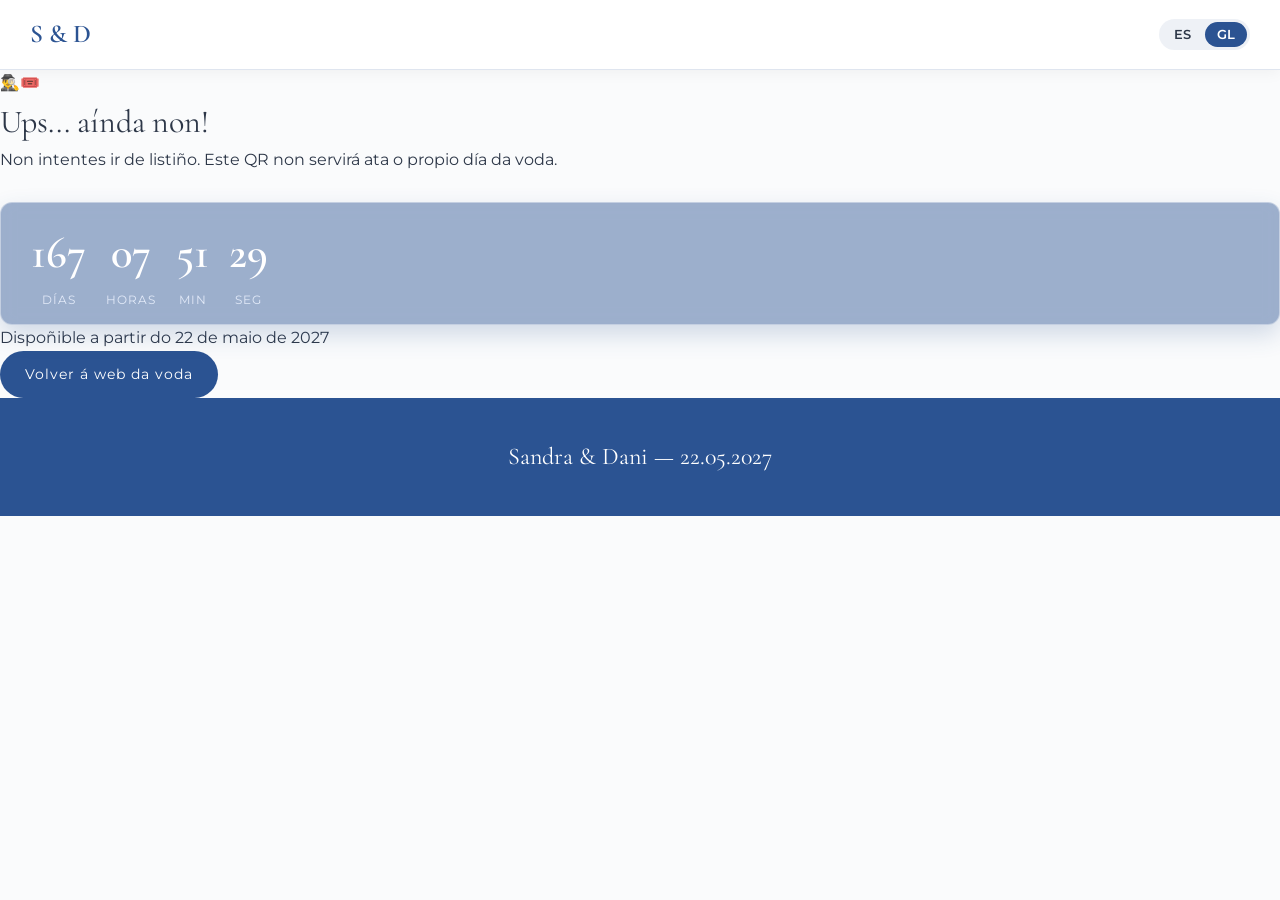
==== confirmacion-ticket/index.html @ 37c5feae "Nuevo apartado confirmacion-ticket" ====
<!DOCTYPE html>
<html lang="gl">
<head>
    <meta charset="UTF-8">
    <meta name="viewport" content="width=device-width, initial-scale=1.0">
    <title>Confirmación Ticket | Sandra & Dani</title>
    <!-- Fuentes elegantes de Google Fonts -->
    <link rel="preconnect" href="https://fonts.googleapis.com">
    <link rel="preconnect" href="https://fonts.gstatic.com" crossorigin>
    <link href="https://fonts.googleapis.com/css2?family=Cormorant+Garamond:ital,wght@0,400;0,600;1,400&family=Montserrat:wght@300;400;500;600&display=swap" rel="stylesheet">
    <!-- Estilos CSS compartidos -->
    <link rel="stylesheet" href="../css/styles.css">
</head>
<body>

    <!-- BARRA DE NAVEGACIÓN -->
    <nav class="navbar">
        <div class="nav-left-group">
            <a href="../index.html" class="nav-logo">S & D</a>
        </div>

        <div class="lang-switch-container">
            <button class="lang-btn" id="btn-es" onclick="switchLanguage('es')">ES</button>
            <button class="lang-btn active" id="btn-gl" onclick="switchLanguage('gl')">GL</button>
        </div>
    </nav>

    <!-- CONTENIDO DEL TICKET / CUENTA ATRÁS -->
    <main class="ticket-wrapper" id="ticketWrapper">
        <div class="ticket-card">
            <div class="ticket-icon" id="ticketIcon">🕵️‍♂️🎟️</div>
            <h1 class="ticket-title" id="i18n-ticket-title">Ups... aínda non!</h1>
            <p class="ticket-message" id="i18n-ticket-message">
                Non intentes ir de listiño. Este QR non servirá ata o propio día da voda.
            </p>

            <!-- Cuenta atrás compartida -->
            <div class="countdown-container ticket-countdown" id="countdownBox">
                <div class="countdown-item">
                    <span class="countdown-number" id="days">00</span>
                    <span class="countdown-label" id="i18n-cd-days">Días</span>
                </div>
                <div class="countdown-item">
                    <span class="countdown-number" id="hours">00</span>
                    <span class="countdown-label" id="i18n-cd-hours">Horas</span>
                </div>
                <div class="countdown-item">
                    <span class="countdown-number" id="minutes">00</span>
                    <span class="countdown-label" id="i18n-cd-min">Min</span>
                </div>
                <div class="countdown-item">
                    <span class="countdown-number" id="seconds">00</span>
                    <span class="countdown-label" id="i18n-cd-sec">Seg</span>
                </div>
            </div>

            <p class="ticket-date-hint" id="i18n-ticket-date-hint">
                Dispoñible a partir do 22 de maio de 2027
            </p>

            <a href="../index.html" class="btn" id="i18n-ticket-btn-back">Volver á web da voda</a>
        </div>
    </main>

    <!-- FOOTER -->
    <footer>
        <p>Sandra & Dani — 22.05.2027</p>
    </footer>

    <!-- SCRIPT PRINCIPAL COMPARTIDO -->
    <script src="../js/main.js"></script>
</body>
</html>
---- css/styles.css ----
:root {
    /* Paleta inspirada en la acuarela */
    --color-primary: #2b5392;          /* Azul cobalto / corbata */
    --color-primary-dark: #1d3a68;     /* Azul profundo */
    --color-secondary: #2d3748;        /* Gris noche / azulado */
    --color-accent: #d98a72;           /* Cobre suave / mejilla acuarela */
    --color-bg: #fafbfc;              /* Blanco acuarela de fondo */
    --color-card: #ffffff;
    --color-text: #2d3748;
    --color-text-light: #64748b;
    --color-success: #28a745;
    --color-danger: #dc3545;
    --font-serif: 'Cormorant Garamond', serif;
    --font-sans: 'Montserrat', sans-serif;
}

* {
    box-sizing: border-box;
    margin: 0;
    padding: 0;
}

html {
    scroll-behavior: smooth;
}

body {
    font-family: var(--font-sans);
    background-color: var(--color-bg);
    color: var(--color-text);
    line-height: 1.6;
    padding-top: 70px;
}

h1, h2, h3, h4 {
    font-family: var(--font-serif);
    font-weight: 400;
}

/* NAVBAR */
nav.navbar {
    position: fixed;
    top: 0;
    left: 0;
    width: 100%;
    height: 70px;
    background: #ffffff;
    border-bottom: 1px solid rgba(43, 83, 146, 0.15);
    z-index: 9999;
    display: flex;
    justify-content: space-between;
    align-items: center;
    padding: 0 30px;
    box-shadow: 0 2px 15px rgba(0,0,0,0.05);
}

.nav-logo {
    font-family: var(--font-serif);
    font-size: 1.6rem;
    font-weight: 600;
    color: var(--color-primary);
    text-decoration: none;
}

.hamburger-btn {
    display: none;
    background: none;
    border: none;
    font-size: 1.8rem;
    color: var(--color-primary);
    cursor: pointer;
    padding: 5px;
}

.nav-links {
    display: flex;
    gap: 25px;
    list-style: none;
    align-items: center;
}

.nav-links a {
    text-decoration: none;
    color: var(--color-secondary);
    font-weight: 600;
    font-size: 0.95rem;
    transition: color 0.3s ease;
}

.nav-links a:hover {
    color: var(--color-primary);
}

.lang-switch-container {
    background: rgba(43, 83, 146, 0.08);
    border-radius: 20px;
    padding: 3px;
    display: flex;
    gap: 2px;
}

.lang-btn {
    border: none;
    background: transparent;
    padding: 5px 12px;
    border-radius: 16px;
    font-family: var(--font-sans);
    font-size: 0.8rem;
    font-weight: 600;
    color: var(--color-secondary);
    cursor: pointer;
    transition: all 0.3s ease;
}

.lang-btn.active {
    background-color: var(--color-primary);
    color: white;
}

.nav-left-group {
    display: flex;
    align-items: center;
    gap: 15px;
}

/* CABECERA (HERO) ADAPTADA A LA ILUSTRACIÓN */
header {
    position: relative;
    height: calc(100vh - 70px);
    display: flex;
    flex-direction: column;
    justify-content: center;
    align-items: center;
    text-align: center;
    padding: 20px;
    /* Degradado blanco/suave sobre la ilustración */
    background-image: linear-gradient(to bottom, rgba(255, 255, 255, 0.35), rgba(255, 255, 255, 0.75)), 
                      url('../assets/images/portada_ilustracion.jpg'); /* Guarda tu foto con este nombre */
    background-position: center center;
    background-size: cover;
    background-repeat: no-repeat;
    color: var(--color-secondary);
    overflow: hidden;
}

header p.subtitle {
    font-size: 1.2rem;
    letter-spacing: 4px;
    text-transform: uppercase;
    color: var(--color-primary);
    font-weight: 600;
    margin-bottom: 10px;
}

header h1 {
    font-size: 4.2rem;
    color: var(--color-primary-dark);
    margin-bottom: 15px;
    text-shadow: 0 2px 10px rgba(255, 255, 255, 0.8);
}

header .date-badge {
    font-size: 1.4rem;
    font-family: var(--font-serif);
    border-top: 1px solid var(--color-primary);
    border-bottom: 1px solid var(--color-primary);
    padding: 8px 25px;
    letter-spacing: 2px;
    color: var(--color-primary);
    font-weight: 600;
}

header .start-info {
    margin-top: 15px;
    font-size: 1.1rem;
    letter-spacing: 1px;
    color: var(--color-secondary);
    font-weight: 500;
}

.countdown-container {
    margin-top: 30px;
    display: flex;
    gap: 20px;
	background: rgba(43, 83, 146, 0.45);    
	padding: 15px 30px;
    border-radius: 12px;
    backdrop-filter: blur(8px);
    -webkit-backdrop-filter: blur(8px);
    border: 1px solid rgba(255, 255, 255, 0.4);
    box-shadow: 0 10px 25px rgba(43, 83, 146, 0.2);
}

.countdown-item {
    display: flex;
    flex-direction: column;
    align-items: center;
}

.countdown-number {
    font-family: var(--font-serif);
    font-size: 2.8rem;
    font-weight: 600;
    color: #ffffff;
}

.countdown-label {
    font-size: 0.75rem;
    text-transform: uppercase;
    letter-spacing: 1px;
    color: #e2eaf8;
}

section {
    padding: 80px 20px;
    max-width: 1000px;
    margin: 0 auto;
    text-align: center;
}

.section-title {
    font-size: 2.8rem;
    margin-bottom: 15px;
    color: var(--color-primary);
}

.section-desc {
    color: var(--color-text-light);
    margin-bottom: 40px;
    font-size: 1.05rem;
}

.locations-grid {
    display: grid;
    grid-template-columns: repeat(auto-fit, minmax(300px, 1fr));
    gap: 30px;
}

.location-card {
    background: var(--color-card);
    border-radius: 12px;
    padding: 35px 25px;
    box-shadow: 0 10px 30px rgba(43, 83, 146, 0.08);
    border: 1px solid #e1e8f5;
    display: flex;
    flex-direction: column;
    justify-content: space-between;
}

.location-card h3 {
    font-size: 2rem;
    margin-bottom: 10px;
    color: var(--color-secondary);
}

.location-card .tag {
    color: var(--color-primary);
    font-weight: 600;
    text-transform: uppercase;
    font-size: 0.85rem;
    letter-spacing: 1.5px;
    margin-bottom: 10px;
}

.location-card .time-badge {
    display: inline-block;
    background-color: #eaf0fa;
    color: var(--color-primary);
    font-weight: 600;
    font-size: 0.95rem;
    padding: 4px 12px;
    border-radius: 15px;
    margin-bottom: 15px;
}

.location-card p {
    color: var(--color-text-light);
    margin-bottom: 20px;
}

.btn {
    display: inline-block;
    padding: 12px 25px;
    background-color: var(--color-primary);
    color: white;
    text-decoration: none;
    border-radius: 30px;
    font-size: 0.9rem;
    letter-spacing: 1px;
    transition: all 0.3s ease;
    border: none;
    cursor: pointer;
}

.btn:hover {
    background-color: var(--color-primary-dark);
    transform: translateY(-2px);
    box-shadow: 0 4px 12px rgba(43, 83, 146, 0.25);
}

.bus-section, .photos-section {
    background: #ffffff;
    border-radius: 20px;
    padding: 50px 30px;
    margin: 40px auto;
    box-shadow: 0 10px 30px rgba(43, 83, 146, 0.06);
    border: 1px solid #e1e8f5;
}

.bus-timeline-grid {
    display: grid;
    grid-template-columns: 1fr 1fr;
    gap: 30px;
    margin-top: 30px;
    text-align: left;
}

.bus-card {
    background: #f8fafc;
    border-radius: 15px;
    padding: 25px;
    border: 1px solid #dbe4f3;
    position: relative;
}

.bus-card-title {
    font-size: 1.5rem;
    color: var(--color-secondary);
    margin-bottom: 20px;
    display: flex;
    align-items: center;
    gap: 10px;
    border-bottom: 2px solid #dbe4f3;
    padding-bottom: 10px;
}

.timeline {
    position: relative;
    padding-left: 20px;
    border-left: 3px solid var(--color-primary);
    margin-left: 10px;
}

.timeline-item {
    position: relative;
    margin-bottom: 20px;
}

.timeline-item:last-child {
    margin-bottom: 0;
}

.timeline-item::before {
    content: '';
    position: absolute;
    left: -27px;
    top: 4px;
    width: 11px;
    height: 11px;
    border-radius: 50%;
    background-color: var(--color-primary);
    border: 2px solid white;
}

.timeline-time {
    font-weight: 700;
    color: var(--color-primary);
    font-size: 1rem;
}

.timeline-location {
    font-weight: 600;
    color: var(--color-secondary);
    font-size: 0.95rem;
}

.timeline-desc {
    font-size: 0.85rem;
    color: var(--color-text-light);
}

/* SECCIÓN FOTOS */
.photos-card {
    display: flex;
    flex-direction: column;
    align-items: center;
    gap: 25px;
    margin-top: 20px;
}

.qr-container {
    background: #ffffff;
    padding: 15px;
    border-radius: 16px;
    box-shadow: 0 4px 15px rgba(43, 83, 146, 0.12);
    border: 1px solid #e1e8f5;
}

.qr-img {
    width: 220px;
    height: 220px;
    display: block;
    object-fit: contain;
}

.photos-actions {
    display: flex;
    flex-direction: column;
    align-items: center;
    gap: 12px;
    width: 100%;
    max-width: 320px;
}

.photos-actions .btn {
    width: 100%;
    text-align: center;
}

.btn-secondary {
    background-color: white;
    color: var(--color-primary);
    border: 2px solid var(--color-primary);
}

.btn-secondary:hover {
    background-color: #f2f6fc;
    color: var(--color-primary-dark);
}

.copy-notice {
    font-size: 0.85rem;
    color: var(--color-success);
    font-weight: 600;
    min-height: 20px;
    opacity: 0;
    transition: opacity 0.3s ease;
}

.copy-notice.show {
    opacity: 1;
}

/* RSVP FORM */
.rsvp-section {
    background-color: #f2f6fc;
    border-radius: 20px;
    padding: 60px 30px;
    max-width: 800px;
    margin: 40px auto 80px;
    border: 1px solid #d0deef;
}

.form-group {
    margin-bottom: 20px;
    text-align: left;
}

.form-group label {
    display: block;
    margin-bottom: 8px;
    font-weight: 500;
    font-size: 0.9rem;
    color: var(--color-secondary);
}

.form-group input, 
.form-group select, 
.form-group textarea {
    width: 100%;
    padding: 12px 15px;
    border: 1px solid #b8cae0;
    border-radius: 8px;
    font-family: inherit;
    font-size: 1rem;
    background-color: white;
}

.form-group input:focus, 
.form-group select:focus, 
.form-group textarea:focus {
    outline: none;
    border-color: var(--color-primary);
    box-shadow: 0 0 0 3px rgba(43, 83, 146, 0.15);
}

.btn-group-toggle {
    display: flex;
    gap: 10px;
    flex-wrap: wrap;
    margin-top: 8px;
}

.btn-toggle {
    flex: 1;
    min-width: 120px;
    padding: 12px 14px;
    background-color: white;
    border: 2px solid #b8cae0;
    border-radius: 10px;
    color: var(--color-secondary);
    font-family: var(--font-sans);
    font-weight: 600;
    font-size: 0.9rem;
    cursor: pointer;
    transition: all 0.3s ease;
    text-align: center;
}

.btn-toggle:hover {
    border-color: var(--color-primary);
    background-color: #f8fafd;
}

.btn-toggle.active-green {
    background-color: var(--color-success) !important;
    border-color: var(--color-success) !important;
    color: white !important;
    box-shadow: 0 4px 12px rgba(40, 167, 69, 0.3);
}

.btn-toggle.active-red {
    background-color: var(--color-danger) !important;
    border-color: var(--color-danger) !important;
    color: white !important;
    box-shadow: 0 4px 12px rgba(220, 53, 69, 0.3);
}

.btn-toggle.active-primary {
    background-color: var(--color-primary) !important;
    border-color: var(--color-primary) !important;
    color: white !important;
    box-shadow: 0 4px 12px rgba(43, 83, 146, 0.3);
}

.person-card {
    background: #ffffff;
    border: 1px solid #b8cae0;
    border-radius: 12px;
    margin-bottom: 20px;
    overflow: hidden;
    box-shadow: 0 4px 12px rgba(0,0,0,0.03);
    text-align: left;
}

.person-card-header {
    background: #f8fafd;
    padding: 18px 20px;
    display: flex;
    justify-content: space-between;
    align-items: center;
    cursor: pointer;
    user-select: none;
    border-bottom: 1px solid #e1e8f5;
    transition: background 0.3s ease;
}

.person-card-header:hover {
    background: #eef3fa;
}

.person-card-header h4 {
    font-size: 1.1rem;
    color: var(--color-primary);
    font-weight: 600;
    display: flex;
    align-items: center;
    gap: 10px;
}

.person-card-body {
    padding: 20px;
    display: none;
}

.person-card-body.open {
    display: block;
}

.toggle-icon {
    font-size: 1.2rem;
    color: var(--color-primary);
    transition: transform 0.3s ease;
}

.toggle-icon.rotated {
    transform: rotate(180deg);
}

.btn-delete-companion {
    background: #ffebe8;
    color: var(--color-danger);
    border: 1px solid #fbcac3;
    padding: 6px 14px;
    border-radius: 6px;
    cursor: pointer;
    font-size: 0.85rem;
    font-weight: 600;
    transition: all 0.2s ease;
}

.btn-delete-companion:hover {
    background: var(--color-danger);
    color: white;
}

.btn-add-companion {
    background-color: white;
    color: var(--color-primary);
    border: 2px dashed var(--color-primary);
    width: 100%;
    padding: 14px;
    border-radius: 10px;
    font-weight: 600;
    cursor: pointer;
    transition: all 0.3s ease;
    margin-bottom: 25px;
    font-size: 0.95rem;
}

.btn-add-companion:hover {
    background-color: #f2f6fc;
}

.status-msg {
    margin-top: 15px;
    padding: 10px;
    border-radius: 8px;
    display: none;
}

.status-success {
    background-color: #d4edda;
    color: #155724;
}

.status-error {
    background-color: #f8d7da;
    color: #721c24;
}

footer {
    text-align: center;
    padding: 40px;
    background-color: var(--color-primary);
    color: white;
    font-family: var(--font-serif);
    font-size: 1.5rem;
}

@media (max-width: 768px) {
    body { padding-top: 60px; }
    nav.navbar { height: 60px; padding: 0 20px; }
    .hamburger-btn { display: block; }
    .nav-links {
        position: fixed;
        top: 60px;
        left: 0;
        width: 100%;
        background: #ffffff;
        flex-direction: column;
        gap: 0;
        border-bottom: 1px solid rgba(43, 83, 146, 0.15);
        box-shadow: 0 10px 20px rgba(0,0,0,0.1);
        display: none;
        padding: 10px 0;
    }
    .nav-links.open { display: flex; }
    .nav-links li { width: 100%; text-align: center; }
    .nav-links a {
        display: block;
        padding: 12px 0;
        width: 100%;
        border-bottom: 1px solid #eaf0fa;
    }
    header h1 { font-size: 2.8rem; }
    .countdown-container { gap: 10px; padding: 10px 15px; }
    .countdown-number { font-size: 2rem; }
    section { padding: 40px 15px; }
    .bus-timeline-grid { grid-template-columns: 1fr; }
    .btn-toggle { min-width: 100%; }
	
	
	/* SECCIÓN CONFIRMACIÓN TICKET */
	.ticket-wrapper {
		min-height: calc(100vh - 70px);
		display: flex;
		flex-direction: column;
		justify-content: center;
		align-items: center;
		padding: 30px 20px;
		text-align: center;
	}

	.ticket-card {
		background: #ffffff;
		border: 1px solid #d0deef;
		border-radius: 20px;
		padding: 45px 30px;
		max-width: 620px;
		width: 100%;
		box-shadow: 0 12px 35px rgba(43, 83, 146, 0.1);
	}

	.ticket-icon {
		font-size: 3rem;
		margin-bottom: 15px;
	}

	.ticket-title {
		font-family: var(--font-serif);
		font-size: 2.5rem;
		color: var(--color-primary);
		margin-bottom: 15px;
		line-height: 1.2;
	}

	.ticket-message {
		font-size: 1.1rem;
		color: var(--color-secondary);
		font-weight: 500;
		margin-bottom: 25px;
		line-height: 1.6;
	}

	.ticket-countdown {
		margin: 0 auto 30px;
		justify-content: center;
		background: rgba(43, 83, 146, 0.88);
	}

	.ticket-date-hint {
		font-size: 0.9rem;
		color: var(--color-text-light);
		margin-bottom: 25px;
	}
}
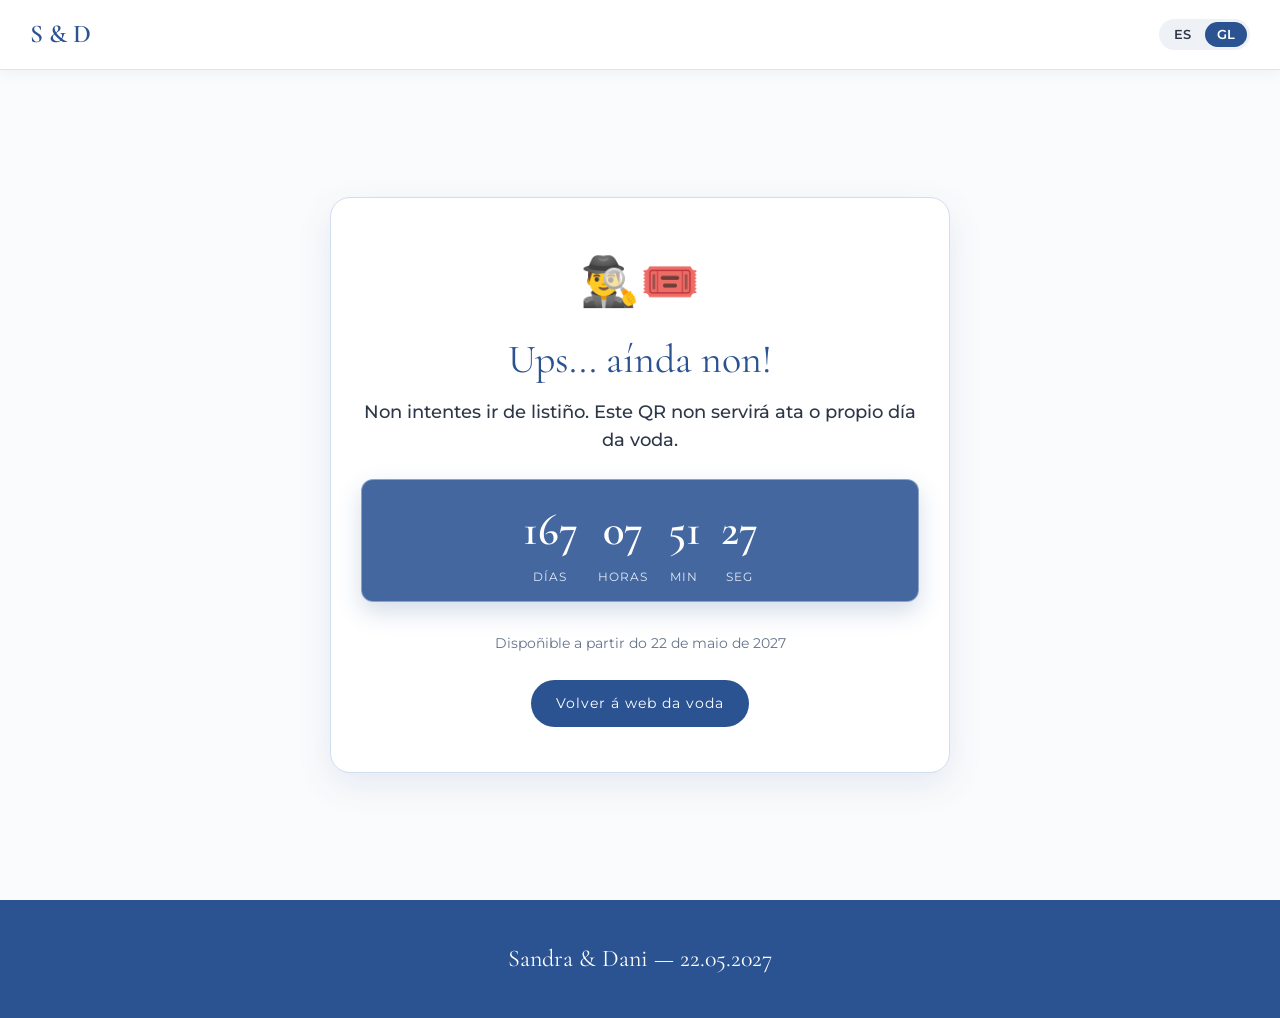
==== commit 51fe44f3: "Nuevo apartado confirmacion-ticket" ====
--- a/confirmacion-ticket/index.html
+++ b/confirmacion-ticket/index.html
@@ -57,9 +57,10 @@
             <p class="ticket-date-hint" id="i18n-ticket-date-hint">
                 Dispoñible a partir do 22 de maio de 2027
             </p>
-
-            <a href="../index.html" class="btn" id="i18n-ticket-btn-back">Volver á web da voda</a>
-        </div>
+			
+			<a href="../index.html" class="btn" id="i18n-ticket-btn-back">Volver á web da voda</a>        
+			
+		</div>
     </main>
 
     <!-- FOOTER -->
--- a/css/styles.css
+++ b/css/styles.css
@@ -680,58 +680,58 @@
     .bus-timeline-grid { grid-template-columns: 1fr; }
     .btn-toggle { min-width: 100%; }
 	
-	
-	/* SECCIÓN CONFIRMACIÓN TICKET */
-	.ticket-wrapper {
-		min-height: calc(100vh - 70px);
-		display: flex;
-		flex-direction: column;
-		justify-content: center;
-		align-items: center;
-		padding: 30px 20px;
-		text-align: center;
-	}
-
-	.ticket-card {
-		background: #ffffff;
-		border: 1px solid #d0deef;
-		border-radius: 20px;
-		padding: 45px 30px;
-		max-width: 620px;
-		width: 100%;
-		box-shadow: 0 12px 35px rgba(43, 83, 146, 0.1);
-	}
-
-	.ticket-icon {
-		font-size: 3rem;
-		margin-bottom: 15px;
-	}
-
-	.ticket-title {
-		font-family: var(--font-serif);
-		font-size: 2.5rem;
-		color: var(--color-primary);
-		margin-bottom: 15px;
-		line-height: 1.2;
-	}
-
-	.ticket-message {
-		font-size: 1.1rem;
-		color: var(--color-secondary);
-		font-weight: 500;
-		margin-bottom: 25px;
-		line-height: 1.6;
-	}
-
-	.ticket-countdown {
-		margin: 0 auto 30px;
-		justify-content: center;
-		background: rgba(43, 83, 146, 0.88);
-	}
-
-	.ticket-date-hint {
-		font-size: 0.9rem;
-		color: var(--color-text-light);
-		margin-bottom: 25px;
-	}
+}
+
+/* SECCIÓN CONFIRMACIÓN TICKET */
+.ticket-wrapper {
+	min-height: calc(100vh - 70px);
+	display: flex;
+	flex-direction: column;
+	justify-content: center;
+	align-items: center;
+	padding: 30px 20px;
+	text-align: center;
+}
+
+.ticket-card {
+	background: #ffffff;
+	border: 1px solid #d0deef;
+	border-radius: 20px;
+	padding: 45px 30px;
+	max-width: 620px;
+	width: 100%;
+	box-shadow: 0 12px 35px rgba(43, 83, 146, 0.1);
+}
+
+.ticket-icon {
+	font-size: 3rem;
+	margin-bottom: 15px;
+}
+
+.ticket-title {
+	font-family: var(--font-serif);
+	font-size: 2.5rem;
+	color: var(--color-primary);
+	margin-bottom: 15px;
+	line-height: 1.2;
+}
+
+.ticket-message {
+	font-size: 1.1rem;
+	color: var(--color-secondary);
+	font-weight: 500;
+	margin-bottom: 25px;
+	line-height: 1.6;
+}
+
+.ticket-countdown {
+	margin: 0 auto 30px;
+	justify-content: center;
+	background: rgba(43, 83, 146, 0.88);
+}
+
+.ticket-date-hint {
+	font-size: 0.9rem;
+	color: var(--color-text-light);
+	margin-bottom: 25px;
 }
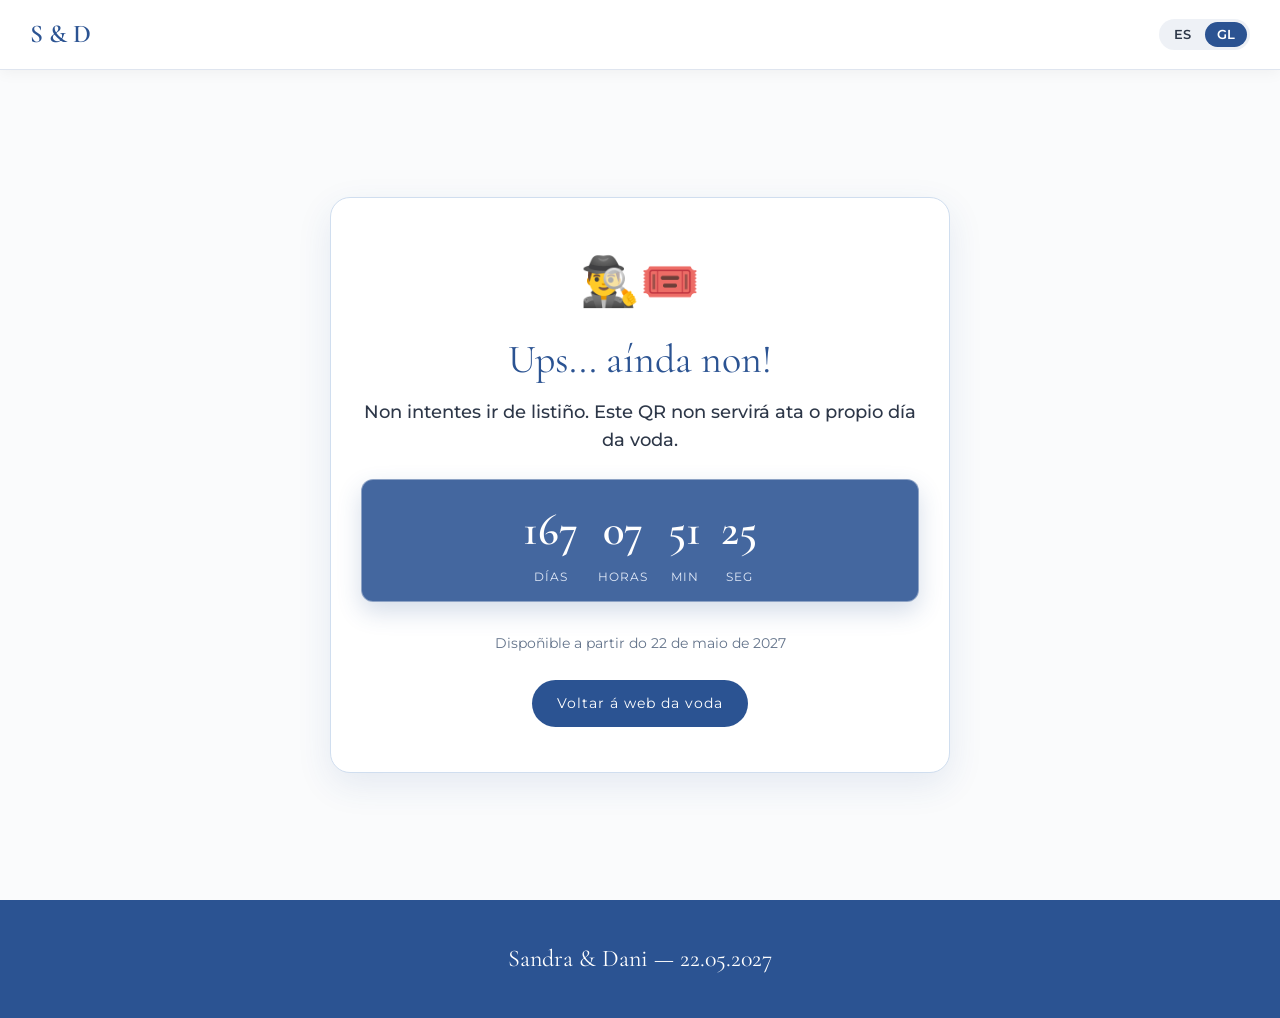
==== commit 75f3ddac: "Nuevo apartado confirmacion-ticket" ====
--- a/confirmacion-ticket/index.html
+++ b/confirmacion-ticket/index.html
@@ -58,7 +58,7 @@
                 Dispoñible a partir do 22 de maio de 2027
             </p>
 			
-			<a href="../index.html" class="btn" id="i18n-ticket-btn-back">Volver á web da voda</a>        
+			<a href="../index.html" class="btn" id="i18n-ticket-btn-back">Voltar á web da voda</a>        
 			
 		</div>
     </main>
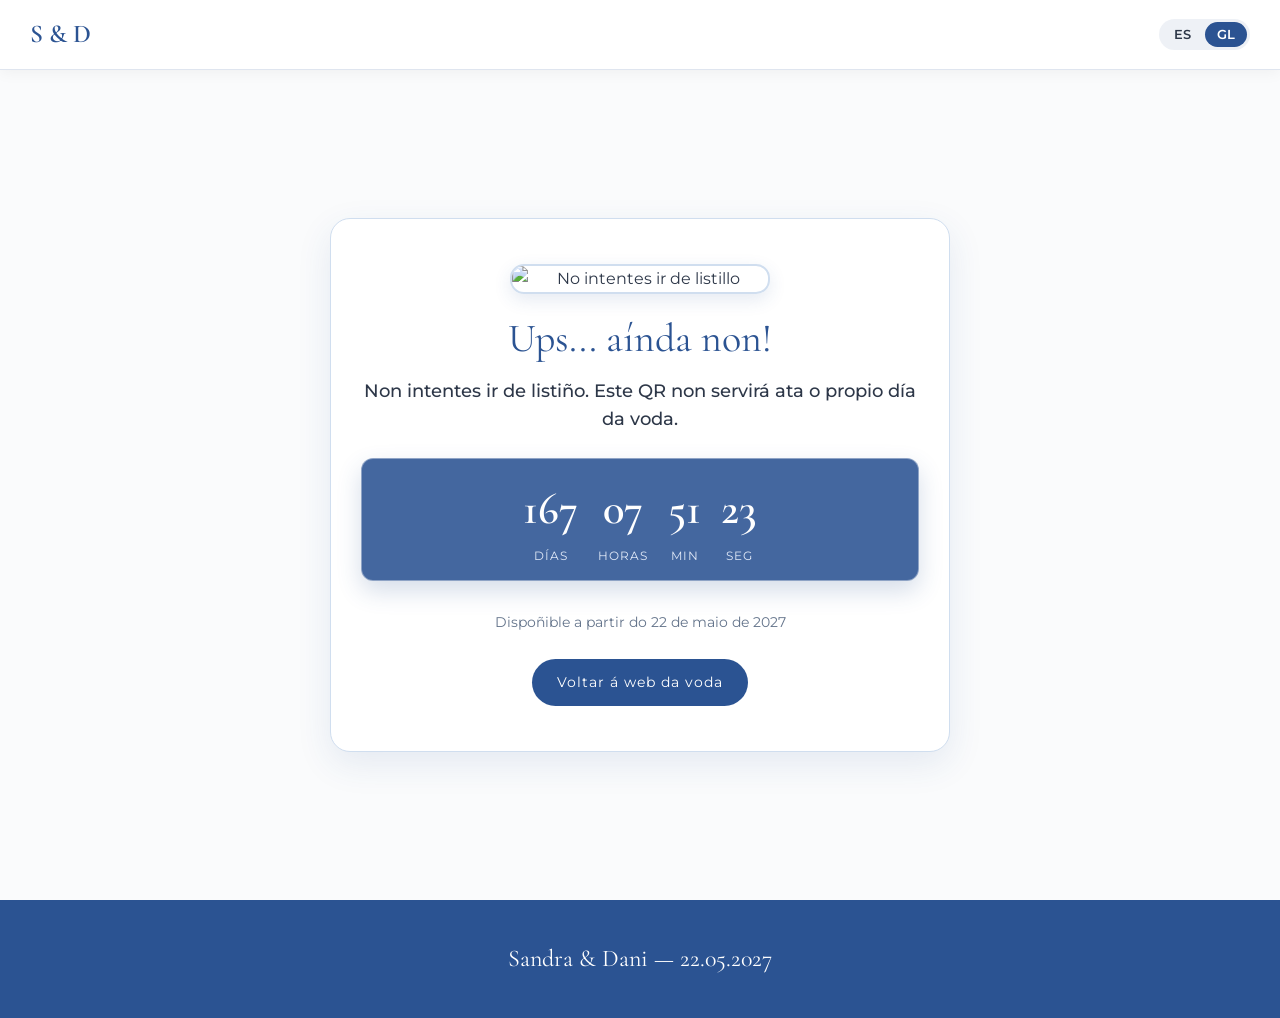
==== commit bad43fb6: "Gif confirmacion-ticket" ====
--- a/confirmacion-ticket/index.html
+++ b/confirmacion-ticket/index.html
@@ -28,7 +28,11 @@
     <!-- CONTENIDO DEL TICKET / CUENTA ATRÁS -->
     <main class="ticket-wrapper" id="ticketWrapper">
         <div class="ticket-card">
-            <div class="ticket-icon" id="ticketIcon">🕵️‍♂️🎟️</div>
+            <div class="ticket-gif-container" id="ticketGifContainer">
+				<img src="https://media.giphy.com/media/2djRaq10hCTrlyMKCU/giphy.gif" 
+					 alt="No intentes ir de listillo" 
+					 class="ticket-gif">
+			</div>
             <h1 class="ticket-title" id="i18n-ticket-title">Ups... aínda non!</h1>
             <p class="ticket-message" id="i18n-ticket-message">
                 Non intentes ir de listiño. Este QR non servirá ata o propio día da voda.
--- a/css/styles.css
+++ b/css/styles.css
@@ -734,4 +734,19 @@
 	font-size: 0.9rem;
 	color: var(--color-text-light);
 	margin-bottom: 25px;
+}
+
+.ticket-gif-container {
+    margin: 0 auto 20px;
+    max-width: 260px;
+    border-radius: 14px;
+    overflow: hidden;
+    border: 2px solid #d0deef;
+    box-shadow: 0 6px 18px rgba(43, 83, 146, 0.12);
+}
+
+.ticket-gif {
+    width: 100%;
+    height: auto;
+    display: block;
 }
